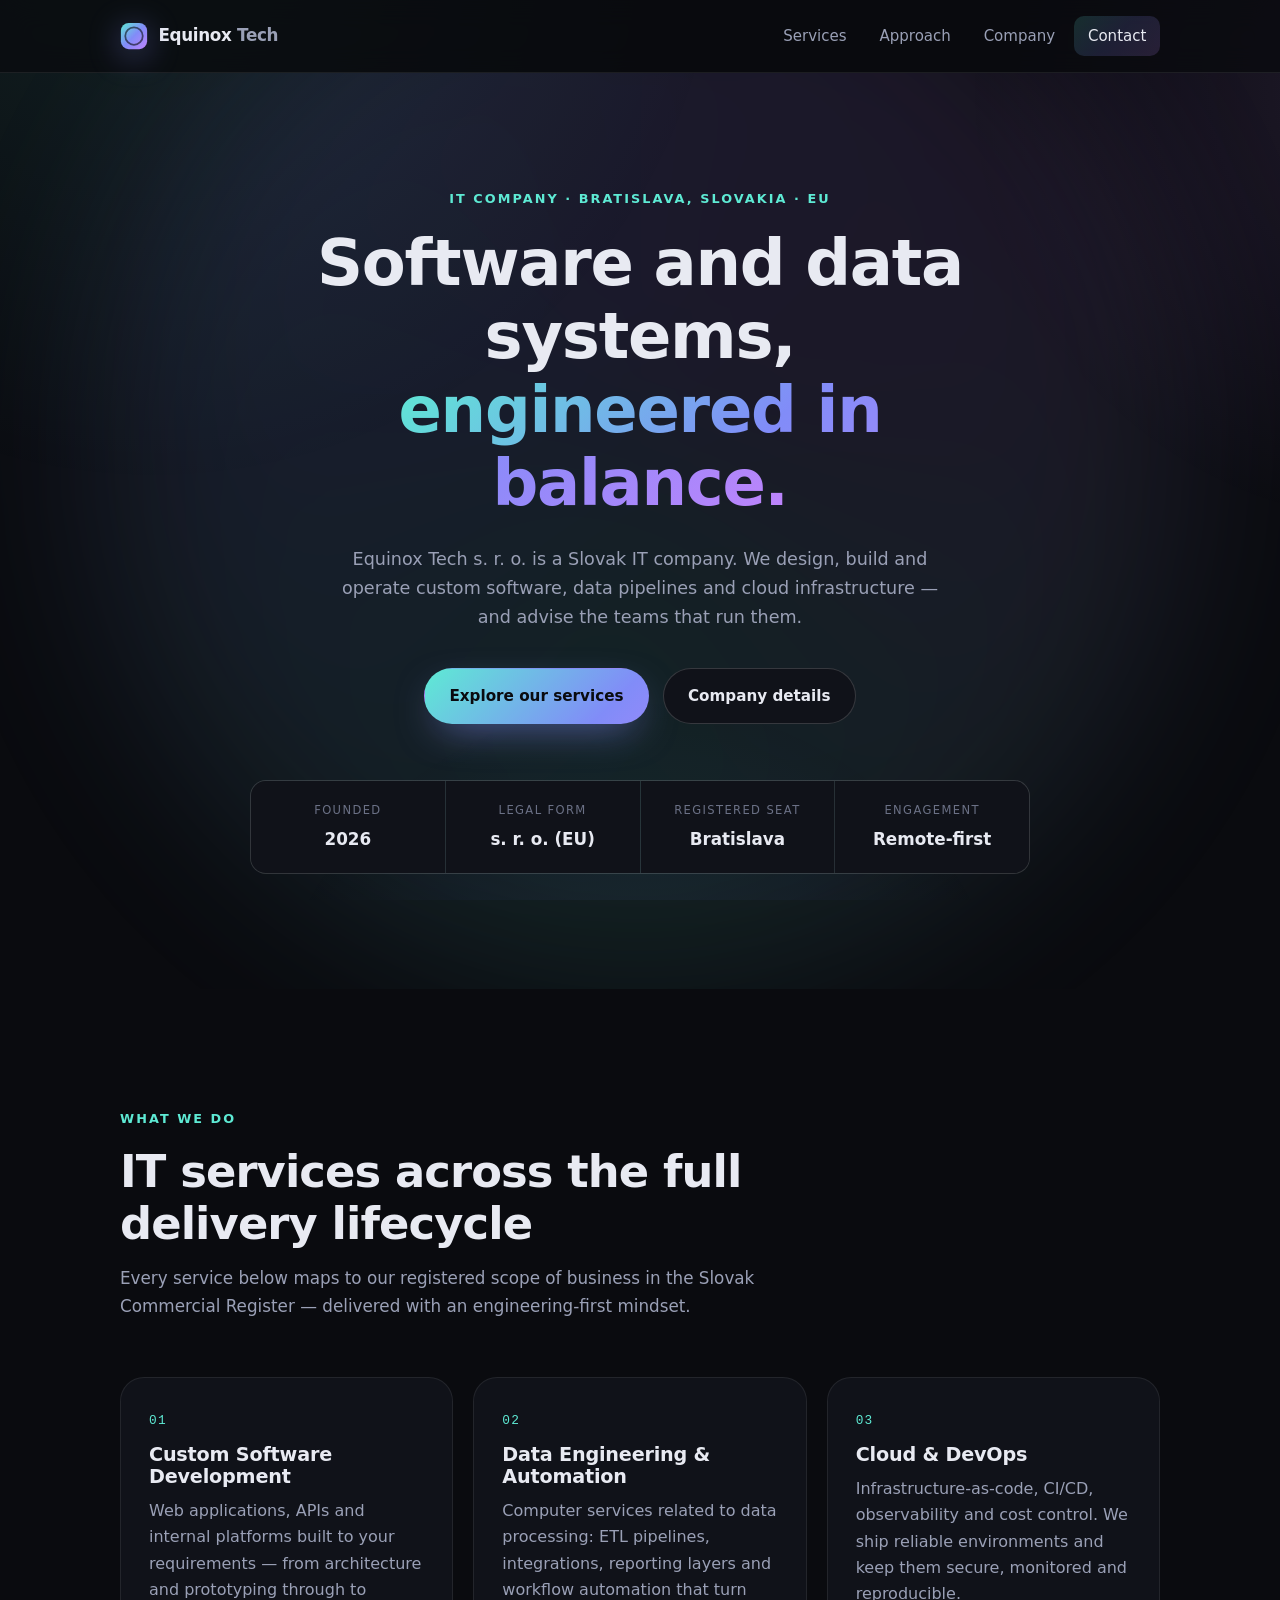
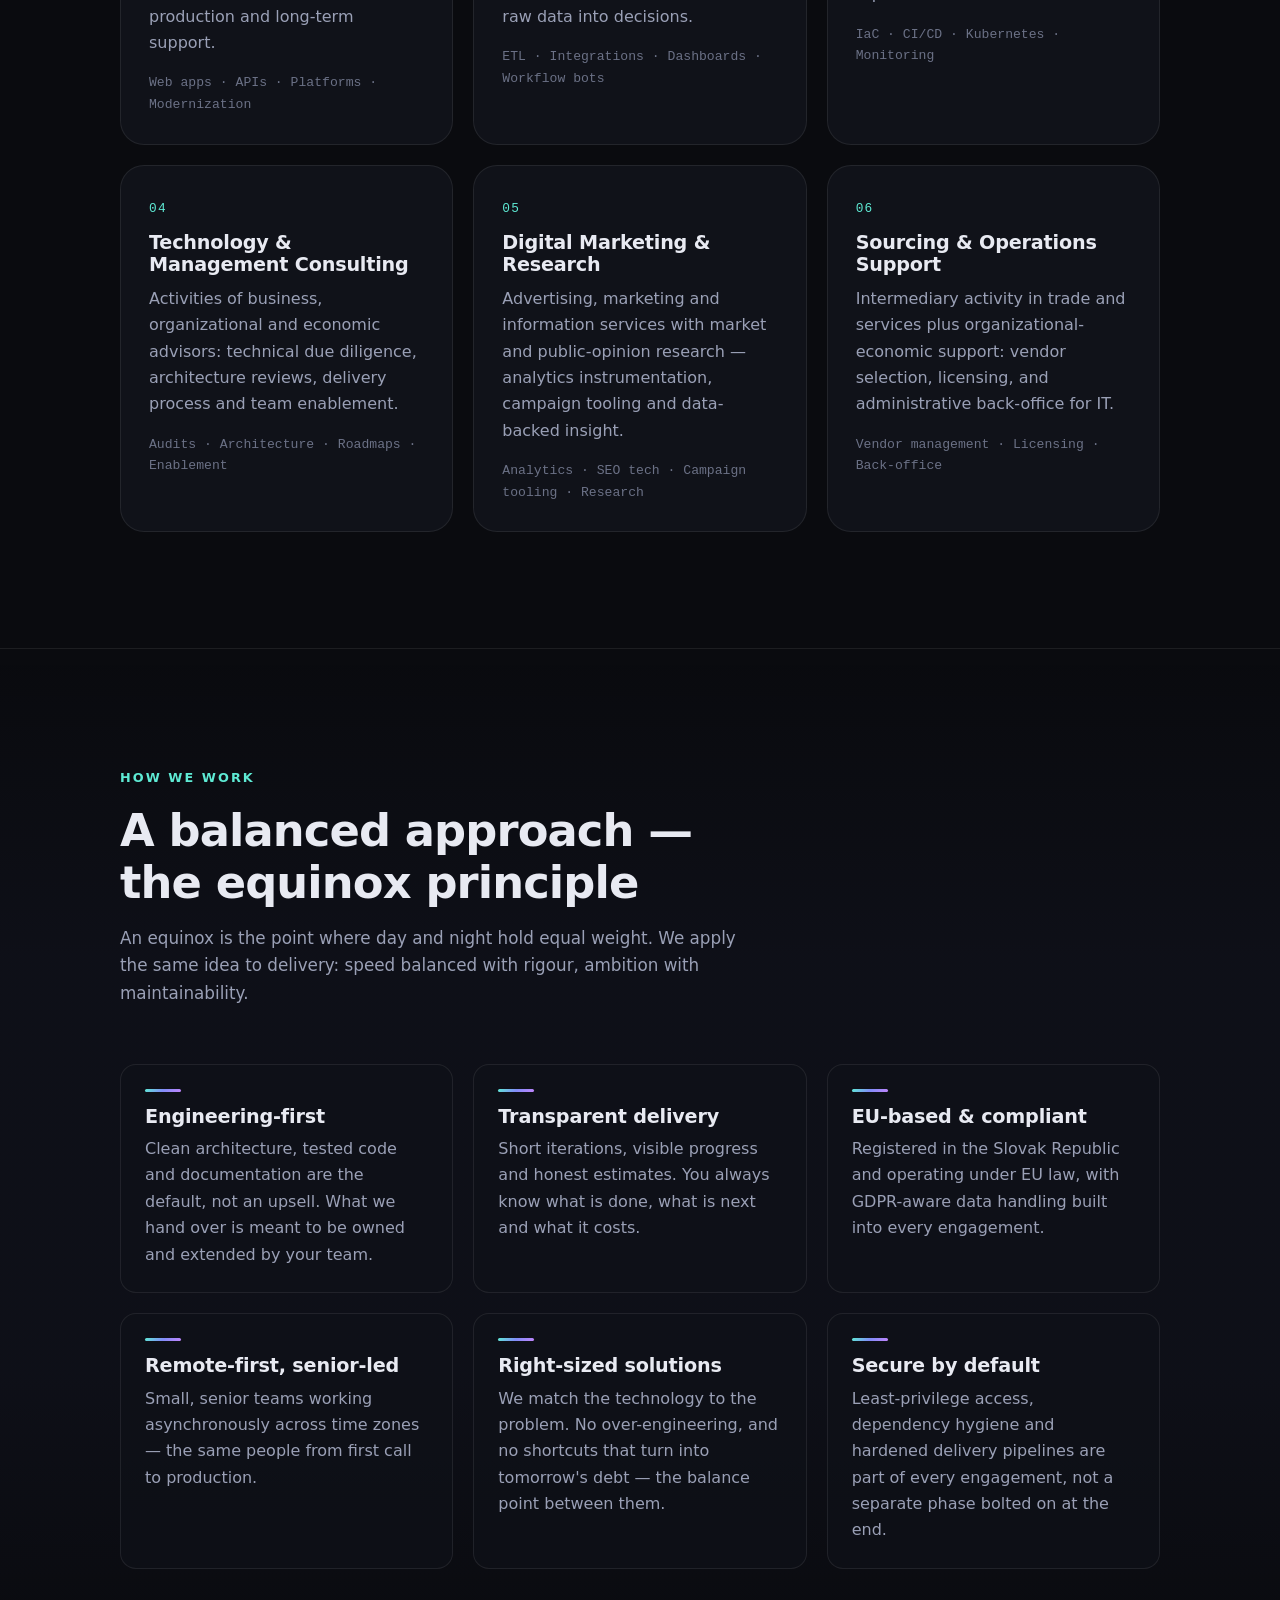
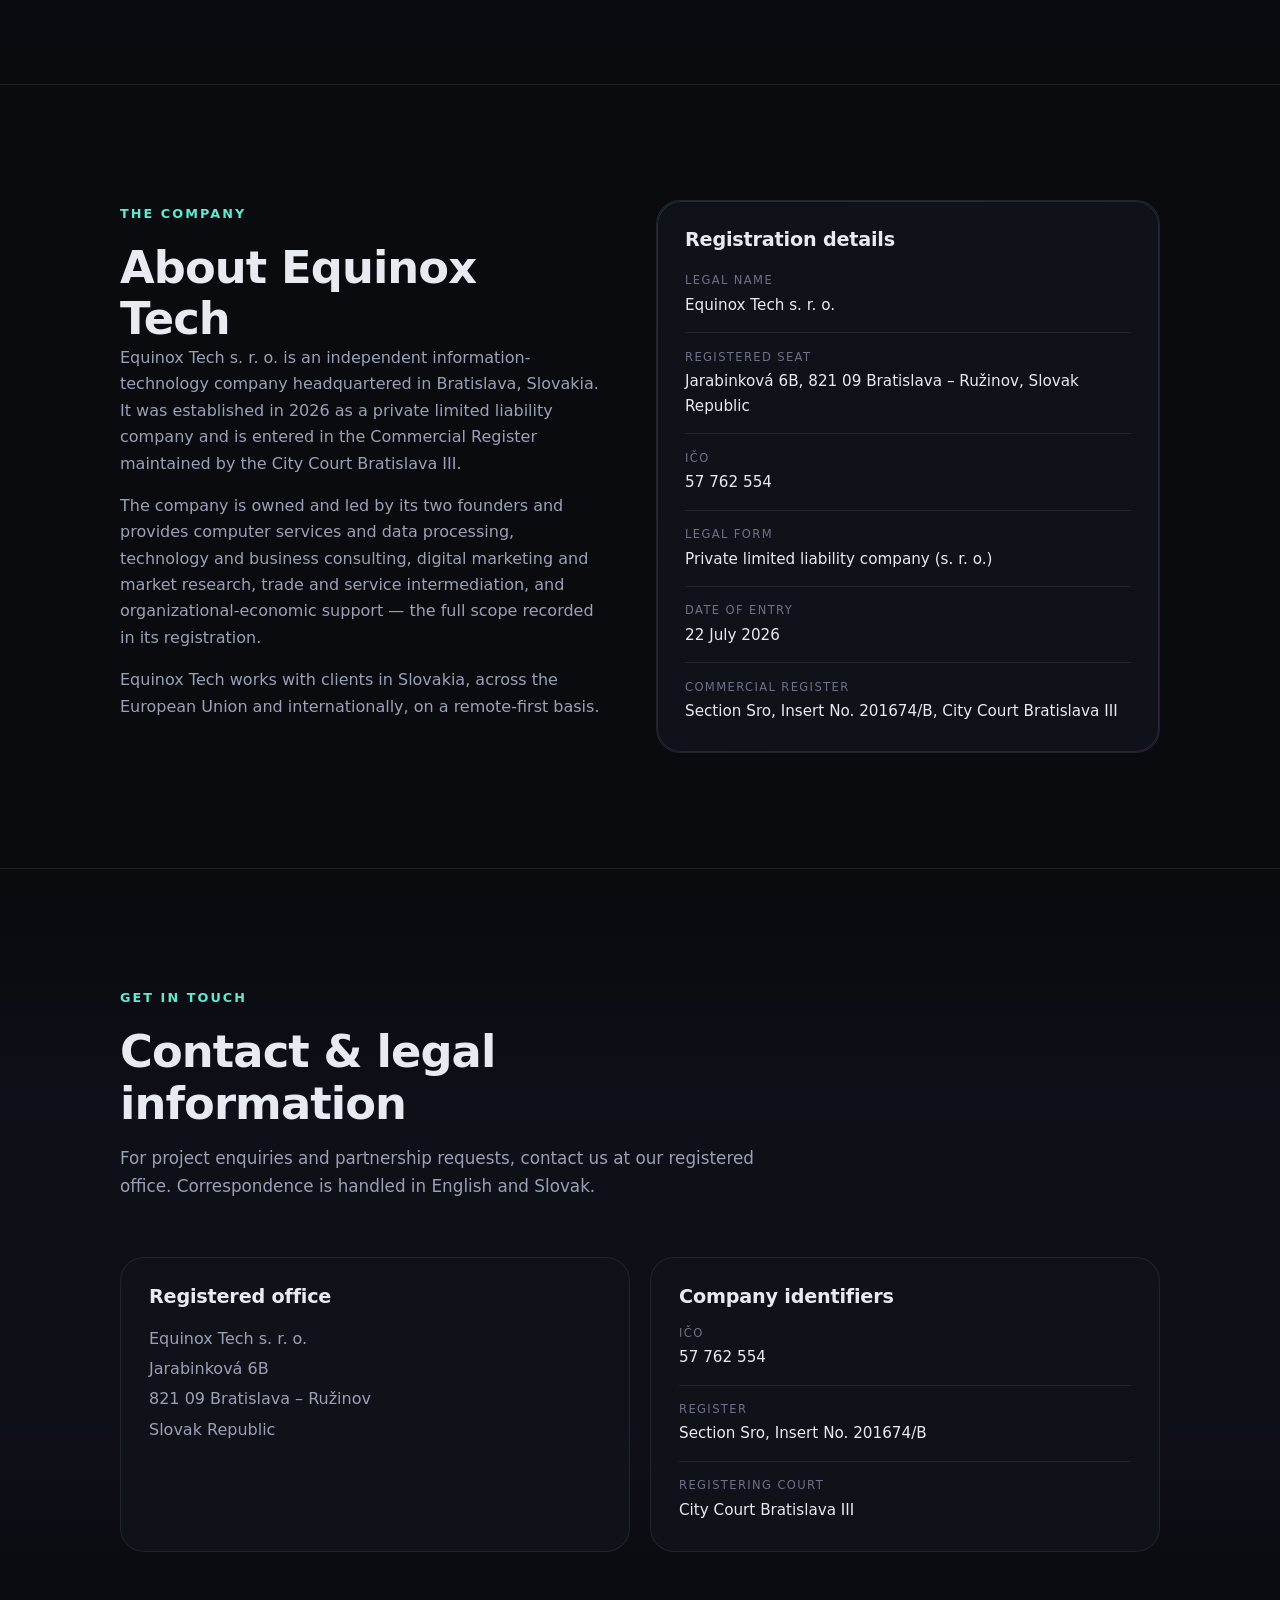
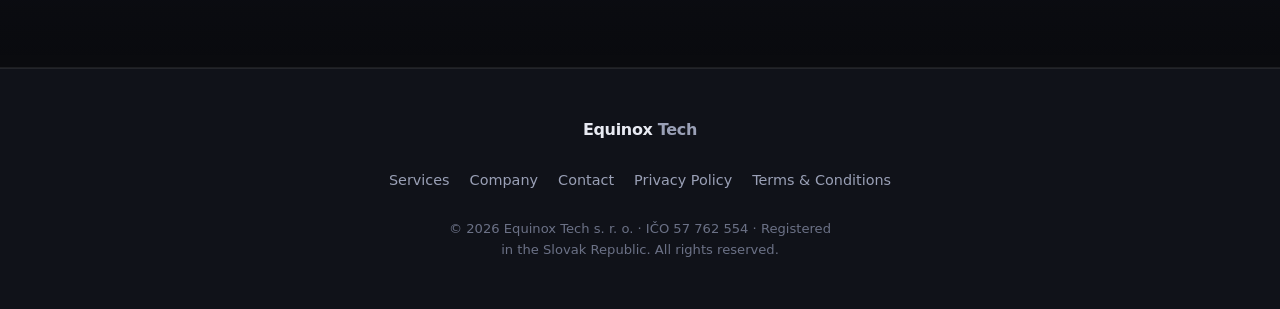
==== index.html @ 74cbd606 "in progress;" ====
<!DOCTYPE html>
<html lang="en">
<head>
  <meta charset="UTF-8" />
  <meta name="viewport" content="width=device-width, initial-scale=1" />

  <title>Equinox Tech — IT Services &amp; Software Engineering Company in Slovakia</title>
  <meta name="description" content="Equinox Tech s. r. o. is a Slovakia-based IT company delivering custom software development, data engineering, cloud &amp; DevOps, and technology consulting for businesses across the EU and worldwide." />
  <meta name="keywords" content="Equinox Tech, IT services, software development, data engineering, cloud, DevOps, technology consulting, Bratislava, Slovakia, IT company" />
  <meta name="author" content="Equinox Tech s. r. o." />
  <meta name="robots" content="index, follow, max-image-preview:large, max-snippet:-1, max-video-preview:-1" />
  <meta name="theme-color" content="#0a0b0f" />
  <meta name="color-scheme" content="dark" />

  <link rel="canonical" href="https://equinox.tech/" />

  <!-- Open Graph -->
  <meta property="og:type" content="website" />
  <meta property="og:site_name" content="Equinox Tech" />
  <meta property="og:title" content="Equinox Tech — IT Services &amp; Software Engineering Company in Slovakia" />
  <meta property="og:description" content="Slovakia-based IT company delivering custom software development, data engineering, cloud &amp; DevOps, and technology consulting for businesses across the EU and worldwide." />
  <meta property="og:url" content="https://equinox.tech/" />
  <meta property="og:locale" content="en_US" />
  <meta property="og:image" content="https://equinox.tech/assets/og-image.svg" />
  <meta property="og:image:type" content="image/svg+xml" />
  <meta property="og:image:width" content="1200" />
  <meta property="og:image:height" content="630" />
  <meta property="og:image:alt" content="Equinox Tech — IT services and software engineering" />

  <!-- Twitter -->
  <meta name="twitter:card" content="summary_large_image" />
  <meta name="twitter:title" content="Equinox Tech — IT Services &amp; Software Engineering Company in Slovakia" />
  <meta name="twitter:description" content="Slovakia-based IT company delivering custom software development, data engineering, cloud &amp; DevOps, and technology consulting." />
  <meta name="twitter:image" content="https://equinox.tech/assets/og-image.svg" />
  <meta name="twitter:image:alt" content="Equinox Tech — IT services and software engineering" />

  <link rel="icon" href="assets/favicon.svg" type="image/svg+xml" />
  <link rel="apple-touch-icon" href="assets/favicon.svg" />
  <link rel="manifest" href="site.webmanifest" />

  <link rel="preload" href="assets/css/styles.css" as="style" />
  <link rel="stylesheet" href="assets/css/styles.css" />

  <script type="application/ld+json">
  {
    "@context": "https://schema.org",
    "@type": "Organization",
    "@id": "https://equinox.tech/#organization",
    "name": "Equinox Tech",
    "legalName": "Equinox Tech s. r. o.",
    "url": "https://equinox.tech/",
    "logo": "https://equinox.tech/assets/favicon.svg",
    "image": "https://equinox.tech/assets/og-image.svg",
    "description": "Slovakia-based IT company delivering custom software development, data engineering, cloud & DevOps, and technology consulting for businesses across the EU and worldwide.",
    "foundingDate": "2026-07-22",
    "slogan": "Engineering in balance.",
    "email": null,
    "address": {
      "@type": "PostalAddress",
      "streetAddress": "Jarabinková 6B",
      "addressLocality": "Bratislava – Ružinov",
      "postalCode": "821 09",
      "addressRegion": "Bratislavský kraj",
      "addressCountry": "SK"
    },
    "areaServed": ["SK", "EU", "Worldwide"],
    "knowsLanguage": ["en", "sk"],
    "knowsAbout": [
      "Software Development",
      "Web Application Development",
      "Data Processing and Automation",
      "Cloud Infrastructure",
      "DevOps",
      "Technology Consulting",
      "Digital Marketing and Market Research",
      "IT Services"
    ],
    "identifier": [
      { "@type": "PropertyValue", "name": "IČO", "value": "57762554" },
      { "@type": "PropertyValue", "name": "Commercial Register", "value": "Section Sro, Insert No. 201674/B, City Court Bratislava III" }
    ],
    "founder": [
      { "@type": "Person", "name": "Dmytro Fandieiev" },
      { "@type": "Person", "name": "Iryna Fandieieva" }
    ],
    "sameAs": [
      "https://www.orsr.sk/vypis.asp?lan=en&ID=767964&SID=2&P=1",
      "https://finstat.sk/57762554",
      "https://valida.sk/57762554"
    ]
  }
  </script>
  <script type="application/ld+json">
  {
    "@context": "https://schema.org",
    "@type": "WebSite",
    "@id": "https://equinox.tech/#website",
    "url": "https://equinox.tech/",
    "name": "Equinox Tech",
    "inLanguage": "en",
    "publisher": { "@id": "https://equinox.tech/#organization" }
  }
  </script>
</head>
<body>
  <a class="skip-link" href="#main">Skip to content</a>

  <header class="site-header">
    <div class="container header-inner">
      <a class="brand" href="#top" aria-label="Equinox Tech — home">
        <span class="brand-mark" aria-hidden="true">
          <svg viewBox="0 0 32 32" width="28" height="28" focusable="false">
            <defs>
              <linearGradient id="bg-grad" x1="0" y1="0" x2="1" y2="1">
                <stop offset="0" stop-color="#5eead4" />
                <stop offset="0.5" stop-color="#818cf8" />
                <stop offset="1" stop-color="#c084fc" />
              </linearGradient>
            </defs>
            <rect x="1" y="1" width="30" height="30" rx="9" fill="url(#bg-grad)" />
            <path d="M16 6a10 10 0 0 0 0 20 10 10 0 0 1 0-20Z" fill="#0a0b0f" opacity="0.85" />
            <circle cx="16" cy="16" r="10" fill="none" stroke="#0a0b0f" stroke-width="2" opacity="0.6" />
          </svg>
        </span>
        <span class="brand-name">Equinox<span class="brand-name-accent"> Tech</span></span>
      </a>

      <nav class="site-nav" aria-label="Primary">
        <button class="nav-toggle" aria-expanded="false" aria-controls="nav-list">
          <span class="nav-toggle-bar" aria-hidden="true"></span>
          <span class="sr-only">Toggle navigation</span>
        </button>
        <ul class="nav-list" id="nav-list">
          <li><a href="#services">Services</a></li>
          <li><a href="#approach">Approach</a></li>
          <li><a href="#about">Company</a></li>
          <li><a href="#contact">Contact</a></li>
        </ul>
      </nav>
    </div>
  </header>

  <main id="main">
    <!-- Hero -->
    <section class="hero" aria-labelledby="hero-title">
      <div class="hero-glow" aria-hidden="true"></div>
      <div class="container hero-inner">
        <p class="eyebrow reveal">IT company · Bratislava, Slovakia · EU</p>
        <h1 id="hero-title" class="reveal">
          Software and data systems,<br />
          <span class="gradient-text">engineered in balance.</span>
        </h1>
        <p class="hero-lead reveal">
          Equinox Tech s. r. o. is a Slovak IT company. We design, build and operate custom
          software, data pipelines and cloud infrastructure — and advise the teams that run them.
        </p>
        <div class="hero-actions reveal">
          <a class="btn btn-primary" href="#services">Explore our services</a>
          <a class="btn btn-ghost" href="#about">Company details</a>
        </div>
        <dl class="hero-stats reveal">
          <div>
            <dt>Founded</dt>
            <dd>2026</dd>
          </div>
          <div>
            <dt>Legal form</dt>
            <dd>s. r. o. (EU)</dd>
          </div>
          <div>
            <dt>Registered seat</dt>
            <dd>Bratislava</dd>
          </div>
          <div>
            <dt>Engagement</dt>
            <dd>Remote-first</dd>
          </div>
        </dl>
      </div>
    </section>

    <!-- Services -->
    <section id="services" class="section" aria-labelledby="services-title">
      <div class="container">
        <header class="section-head reveal">
          <p class="eyebrow">What we do</p>
          <h2 id="services-title">IT services across the full delivery lifecycle</h2>
          <p class="section-sub">
            Every service below maps to our registered scope of business in the Slovak
            Commercial Register — delivered with an engineering-first mindset.
          </p>
        </header>

        <ul class="card-grid" role="list">
          <li class="card reveal">
            <span class="card-index" aria-hidden="true">01</span>
            <h3>Custom Software Development</h3>
            <p>
              Web applications, APIs and internal platforms built to your requirements —
              from architecture and prototyping through to production and long-term support.
            </p>
            <p class="card-tags">Web apps · APIs · Platforms · Modernization</p>
          </li>
          <li class="card reveal">
            <span class="card-index" aria-hidden="true">02</span>
            <h3>Data Engineering &amp; Automation</h3>
            <p>
              Computer services related to data processing: ETL pipelines, integrations,
              reporting layers and workflow automation that turn raw data into decisions.
            </p>
            <p class="card-tags">ETL · Integrations · Dashboards · Workflow bots</p>
          </li>
          <li class="card reveal">
            <span class="card-index" aria-hidden="true">03</span>
            <h3>Cloud &amp; DevOps</h3>
            <p>
              Infrastructure-as-code, CI/CD, observability and cost control. We ship
              reliable environments and keep them secure, monitored and reproducible.
            </p>
            <p class="card-tags">IaC · CI/CD · Kubernetes · Monitoring</p>
          </li>
          <li class="card reveal">
            <span class="card-index" aria-hidden="true">04</span>
            <h3>Technology &amp; Management Consulting</h3>
            <p>
              Activities of business, organizational and economic advisors: technical due
              diligence, architecture reviews, delivery process and team enablement.
            </p>
            <p class="card-tags">Audits · Architecture · Roadmaps · Enablement</p>
          </li>
          <li class="card reveal">
            <span class="card-index" aria-hidden="true">05</span>
            <h3>Digital Marketing &amp; Research</h3>
            <p>
              Advertising, marketing and information services with market and public-opinion
              research — analytics instrumentation, campaign tooling and data-backed insight.
            </p>
            <p class="card-tags">Analytics · SEO tech · Campaign tooling · Research</p>
          </li>
          <li class="card reveal">
            <span class="card-index" aria-hidden="true">06</span>
            <h3>Sourcing &amp; Operations Support</h3>
            <p>
              Intermediary activity in trade and services plus organizational-economic
              support: vendor selection, licensing, and administrative back-office for IT.
            </p>
            <p class="card-tags">Vendor management · Licensing · Back-office</p>
          </li>
        </ul>
      </div>
    </section>

    <!-- Approach -->
    <section id="approach" class="section section-alt" aria-labelledby="approach-title">
      <div class="container">
        <header class="section-head reveal">
          <p class="eyebrow">How we work</p>
          <h2 id="approach-title">A balanced approach — the equinox principle</h2>
          <p class="section-sub">
            An equinox is the point where day and night hold equal weight. We apply the
            same idea to delivery: speed balanced with rigour, ambition with maintainability.
          </p>
        </header>

        <div class="feature-grid">
          <article class="feature reveal">
            <h3>Engineering-first</h3>
            <p>
              Clean architecture, tested code and documentation are the default, not an
              upsell. What we hand over is meant to be owned and extended by your team.
            </p>
          </article>
          <article class="feature reveal">
            <h3>Transparent delivery</h3>
            <p>
              Short iterations, visible progress and honest estimates. You always know
              what is done, what is next and what it costs.
            </p>
          </article>
          <article class="feature reveal">
            <h3>EU-based &amp; compliant</h3>
            <p>
              Registered in the Slovak Republic and operating under EU law, with
              GDPR-aware data handling built into every engagement.
            </p>
          </article>
          <article class="feature reveal">
            <h3>Remote-first, senior-led</h3>
            <p>
              Small, senior teams working asynchronously across time zones — the same
              people from first call to production.
            </p>
          </article>
          <article class="feature reveal">
            <h3>Right-sized solutions</h3>
            <p>
              We match the technology to the problem. No over-engineering, and no
              shortcuts that turn into tomorrow's debt — the balance point between them.
            </p>
          </article>
          <article class="feature reveal">
            <h3>Secure by default</h3>
            <p>
              Least-privilege access, dependency hygiene and hardened delivery pipelines
              are part of every engagement, not a separate phase bolted on at the end.
            </p>
          </article>
        </div>
      </div>
    </section>

    <!-- About / Company -->
    <section id="about" class="section" aria-labelledby="about-title">
      <div class="container about-layout">
        <div class="about-copy reveal">
          <p class="eyebrow">The company</p>
          <h2 id="about-title">About Equinox Tech</h2>
          <p>
            Equinox Tech s. r. o. is an independent information-technology company
            headquartered in Bratislava, Slovakia. It was established in 2026 as a
            private limited liability company and is entered in the Commercial Register
            maintained by the City Court Bratislava III.
          </p>
          <p>
            The company is owned and led by its two founders and provides computer
            services and data processing, technology and business consulting, digital
            marketing and market research, trade and service intermediation, and
            organizational-economic support — the full scope recorded in its
            registration.
          </p>
          <p>
            Equinox Tech works with clients in Slovakia, across the European Union and
            internationally, on a remote-first basis.
          </p>
        </div>

        <aside class="about-facts reveal" aria-label="Company registration details">
          <h3>Registration details</h3>
          <dl class="facts">
            <div><dt>Legal name</dt><dd>Equinox Tech s. r. o.</dd></div>
            <div><dt>Registered seat</dt><dd>Jarabinková 6B, 821 09 Bratislava – Ružinov, Slovak Republic</dd></div>
            <div><dt>IČO</dt><dd>57&nbsp;762&nbsp;554</dd></div>
            <div><dt>Legal form</dt><dd>Private limited liability company (s. r. o.)</dd></div>
            <div><dt>Date of entry</dt><dd>22 July 2026</dd></div>
            <div><dt>Commercial Register</dt><dd>Section Sro, Insert No. 201674/B, City Court Bratislava III</dd></div>
          </dl>
        </aside>
      </div>
    </section>

    <!-- Contact -->
    <section id="contact" class="section section-alt" aria-labelledby="contact-title">
      <div class="container">
        <header class="section-head reveal">
          <p class="eyebrow">Get in touch</p>
          <h2 id="contact-title">Contact &amp; legal information</h2>
          <p class="section-sub">
            For project enquiries and partnership requests, contact us at our registered
            office. Correspondence is handled in English and Slovak.
          </p>
        </header>

        <div class="contact-grid">
          <div class="contact-card reveal">
            <h3>Registered office</h3>
            <address>
              Equinox Tech s. r. o.<br />
              Jarabinková 6B<br />
              821 09 Bratislava – Ružinov<br />
              Slovak Republic
            </address>
          </div>
          <div class="contact-card reveal">
            <h3>Company identifiers</h3>
            <dl class="facts">
              <div><dt>IČO</dt><dd>57&nbsp;762&nbsp;554</dd></div>
              <div><dt>Register</dt><dd>Section Sro, Insert No. 201674/B</dd></div>
              <div><dt>Registering court</dt><dd>City Court Bratislava III</dd></div>
            </dl>
          </div>
        </div>
      </div>
    </section>
  </main>

  <footer class="site-footer">
    <div class="container footer-inner">
      <p class="footer-brand">Equinox<span class="brand-name-accent"> Tech</span></p>
      <nav aria-label="Footer">
        <ul class="footer-nav">
          <li><a href="#services">Services</a></li>
          <li><a href="#about">Company</a></li>
          <li><a href="#contact">Contact</a></li>
          <li><a href="privacy-policy.html">Privacy Policy</a></li>
          <li><a href="terms-and-conditions.html">Terms &amp; Conditions</a></li>
        </ul>
      </nav>
      <p class="footer-legal">
        © <span id="year">2026</span> Equinox Tech s. r. o. · IČO 57&nbsp;762&nbsp;554 ·
        Registered in the Slovak Republic. All rights reserved.
      </p>
    </div>
  </footer>

  <script src="assets/js/main.js" defer></script>
</body>
</html>
---- assets/css/styles.css ----
/* =============================================================
   Equinox Tech — single dark theme, gradient-forward design
   Pure CSS, no frameworks.
   ============================================================= */

:root {
  /* Surfaces */
  --bg: #0a0b0f;
  --bg-elev: #101219;
  --bg-elev-2: #161925;
  --border: rgba(255, 255, 255, 0.08);
  --border-strong: rgba(255, 255, 255, 0.16);

  /* Text */
  --text: #e8eaf2;
  --text-muted: #9aa0b6;
  --text-faint: #6b7186;

  /* Accent (single theme) */
  --accent-1: #5eead4; /* teal   */
  --accent-2: #818cf8; /* indigo */
  --accent-3: #c084fc; /* violet */
  --accent-solid: #818cf8;

  --gradient: linear-gradient(135deg, var(--accent-1) 0%, var(--accent-2) 50%, var(--accent-3) 100%);
  --gradient-soft: linear-gradient(135deg, rgba(94, 234, 212, 0.16), rgba(129, 140, 248, 0.16) 50%, rgba(192, 132, 252, 0.16));

  /* Layout */
  --container: 1120px;
  --radius: 16px;
  --radius-lg: 24px;
  --space: clamp(4rem, 9vw, 7.5rem);

  --shadow: 0 24px 60px -24px rgba(0, 0, 0, 0.7);
  --ring: 0 0 0 3px rgba(129, 140, 248, 0.45);

  --font-sans: ui-sans-serif, system-ui, -apple-system, "Segoe UI", Roboto, Helvetica, Arial, "Apple Color Emoji", sans-serif;
  --font-mono: ui-monospace, SFMono-Regular, "SF Mono", Menlo, Consolas, "Liberation Mono", monospace;
}

*,
*::before,
*::after {
  box-sizing: border-box;
}

* {
  margin: 0;
}

html {
  scroll-behavior: smooth;
  scroll-padding-top: 6rem;
  -webkit-text-size-adjust: 100%;
}

body {
  background-color: var(--bg);
  color: var(--text);
  font-family: var(--font-sans);
  font-size: 1rem;
  line-height: 1.65;
  -webkit-font-smoothing: antialiased;
  text-rendering: optimizeLegibility;
  overflow-x: hidden;
}

/* Ambient background wash */
body::before {
  content: "";
  position: fixed;
  inset: 0;
  z-index: -1;
  background:
    radial-gradient(60rem 60rem at 12% -10%, rgba(94, 234, 212, 0.10), transparent 60%),
    radial-gradient(50rem 50rem at 110% 10%, rgba(192, 132, 252, 0.12), transparent 55%),
    radial-gradient(40rem 40rem at 50% 120%, rgba(129, 140, 248, 0.10), transparent 60%);
  pointer-events: none;
}

img,
svg {
  display: block;
  max-width: 100%;
}

a {
  color: inherit;
  text-decoration: none;
}

h1,
h2,
h3 {
  line-height: 1.15;
  letter-spacing: -0.02em;
  font-weight: 650;
}

h1 {
  font-size: clamp(2.4rem, 6vw, 4rem);
}

h2 {
  font-size: clamp(1.9rem, 4vw, 2.8rem);
}

h3 {
  font-size: 1.2rem;
  letter-spacing: -0.01em;
}

p {
  color: var(--text-muted);
}

/* ---------- Utilities ---------- */

.container {
  width: 100%;
  max-width: var(--container);
  margin-inline: auto;
  padding-inline: clamp(1.25rem, 5vw, 2.5rem);
}

.gradient-text {
  background: var(--gradient);
  -webkit-background-clip: text;
  background-clip: text;
  color: transparent;
}

.eyebrow {
  display: inline-block;
  font-size: 0.8rem;
  font-weight: 600;
  letter-spacing: 0.16em;
  text-transform: uppercase;
  color: var(--accent-1);
  margin-bottom: 1.1rem;
}

.sr-only {
  position: absolute;
  width: 1px;
  height: 1px;
  padding: 0;
  overflow: hidden;
  clip: rect(0 0 0 0);
  white-space: nowrap;
  border: 0;
}

.skip-link {
  position: absolute;
  left: 1rem;
  top: -3rem;
  z-index: 100;
  padding: 0.6rem 1rem;
  border-radius: 10px;
  background: var(--bg-elev-2);
  border: 1px solid var(--border-strong);
  transition: top 0.2s ease;
}

.skip-link:focus {
  top: 1rem;
}

:focus-visible {
  outline: none;
  box-shadow: var(--ring);
  border-radius: 6px;
}

/* ---------- Header ---------- */

.site-header {
  position: sticky;
  top: 0;
  z-index: 50;
  backdrop-filter: blur(14px);
  -webkit-backdrop-filter: blur(14px);
  background: color-mix(in srgb, var(--bg) 78%, transparent);
  border-bottom: 1px solid var(--border);
}

.header-inner {
  display: flex;
  align-items: center;
  justify-content: space-between;
  gap: 1.5rem;
  min-height: 4.5rem;
}

.brand {
  display: inline-flex;
  align-items: center;
  gap: 0.65rem;
  font-weight: 650;
  letter-spacing: -0.02em;
  font-size: 1.05rem;
}

.brand-mark {
  display: grid;
  place-items: center;
  filter: drop-shadow(0 6px 16px rgba(129, 140, 248, 0.4));
}

.brand-name-accent {
  color: var(--text-muted);
}

.site-nav {
  display: flex;
  align-items: center;
}

.nav-list {
  display: flex;
  align-items: center;
  gap: 0.35rem;
  list-style: none;
  padding: 0;
}

.nav-list a {
  display: inline-block;
  padding: 0.5rem 0.85rem;
  border-radius: 10px;
  font-size: 0.94rem;
  color: var(--text-muted);
  transition: color 0.15s ease, background 0.15s ease;
}

.nav-list a:hover,
.nav-list a.is-active {
  color: var(--text);
  background: var(--gradient-soft);
}

.nav-toggle {
  display: none;
  width: 2.75rem;
  height: 2.75rem;
  border: 1px solid var(--border-strong);
  border-radius: 12px;
  background: var(--bg-elev);
  cursor: pointer;
  position: relative;
}

.nav-toggle-bar,
.nav-toggle-bar::before,
.nav-toggle-bar::after {
  content: "";
  position: absolute;
  left: 50%;
  width: 1.1rem;
  height: 2px;
  background: var(--text);
  transform: translateX(-50%);
  transition: transform 0.2s ease, opacity 0.2s ease;
}

.nav-toggle-bar {
  top: 50%;
  transform: translate(-50%, -50%);
}

.nav-toggle-bar::before {
  top: -6px;
}

.nav-toggle-bar::after {
  top: 6px;
}

.nav-toggle[aria-expanded="true"] .nav-toggle-bar {
  background: transparent;
}

.nav-toggle[aria-expanded="true"] .nav-toggle-bar::before {
  transform: translateX(-50%) translateY(6px) rotate(45deg);
}

.nav-toggle[aria-expanded="true"] .nav-toggle-bar::after {
  transform: translateX(-50%) translateY(-6px) rotate(-45deg);
}

/* ---------- Buttons ---------- */

.btn {
  display: inline-flex;
  align-items: center;
  justify-content: center;
  gap: 0.5rem;
  padding: 0.9rem 1.5rem;
  border-radius: 999px;
  font-weight: 600;
  font-size: 0.95rem;
  border: 1px solid transparent;
  cursor: pointer;
  transition: transform 0.15s ease, box-shadow 0.2s ease, background 0.2s ease, border-color 0.2s ease;
}

.btn:active {
  transform: translateY(1px);
}

.btn-primary {
  color: #0a0b0f;
  background: var(--gradient);
  background-size: 160% 160%;
  box-shadow: 0 14px 40px -14px rgba(129, 140, 248, 0.7);
}

.btn-primary:hover {
  background-position: 100% 0;
  box-shadow: 0 18px 46px -14px rgba(192, 132, 252, 0.75);
}

.btn-ghost {
  color: var(--text);
  border-color: var(--border-strong);
  background: var(--bg-elev);
}

.btn-ghost:hover {
  border-color: var(--accent-2);
  background: var(--bg-elev-2);
}

/* ---------- Hero ---------- */

.hero {
  position: relative;
  padding-top: clamp(4rem, 10vw, 7rem);
  padding-bottom: var(--space);
  overflow: hidden;
}

.hero-glow {
  position: absolute;
  top: -20%;
  left: 50%;
  width: min(1100px, 120vw);
  aspect-ratio: 1;
  transform: translateX(-50%);
  background: conic-gradient(from 180deg at 50% 50%, rgba(94, 234, 212, 0.18), rgba(129, 140, 248, 0.22), rgba(192, 132, 252, 0.18), rgba(94, 234, 212, 0.18));
  filter: blur(90px);
  opacity: 0.6;
  border-radius: 50%;
  pointer-events: none;
  animation: drift 18s ease-in-out infinite alternate;
}

@keyframes drift {
  from {
    transform: translateX(-52%) translateY(-2%) scale(1);
  }
  to {
    transform: translateX(-48%) translateY(3%) scale(1.08);
  }
}

.hero-inner {
  position: relative;
  text-align: center;
  max-width: 860px;
}

.hero-lead {
  margin: 1.5rem auto 0;
  max-width: 620px;
  font-size: 1.1rem;
  color: var(--text-muted);
}

.hero-actions {
  margin-top: 2.25rem;
  display: flex;
  gap: 0.9rem;
  justify-content: center;
  flex-wrap: wrap;
}

.hero-stats {
  margin-top: 3.5rem;
  display: grid;
  grid-template-columns: repeat(4, 1fr);
  gap: 1px;
  background: var(--border);
  border: 1px solid var(--border);
  border-radius: var(--radius);
  overflow: hidden;
}

.hero-stats > div {
  background: var(--bg-elev);
  padding: 1.25rem 1rem;
}

.hero-stats dt {
  font-size: 0.72rem;
  letter-spacing: 0.12em;
  text-transform: uppercase;
  color: var(--text-faint);
}

.hero-stats dd {
  margin-top: 0.35rem;
  font-weight: 650;
  font-size: 1.05rem;
  color: var(--text);
}

/* ---------- Sections ---------- */

.section {
  padding-block: var(--space);
}

.section-alt {
  background: linear-gradient(180deg, transparent, rgba(129, 140, 248, 0.04) 30%, rgba(129, 140, 248, 0.04) 70%, transparent);
  border-block: 1px solid var(--border);
}

.section-head {
  max-width: 640px;
  margin-bottom: 3.5rem;
}

.section-sub {
  margin-top: 1rem;
  font-size: 1.05rem;
}

/* ---------- Cards ---------- */

.card-grid {
  list-style: none;
  padding: 0;
  display: grid;
  grid-template-columns: repeat(auto-fit, minmax(300px, 1fr));
  gap: 1.25rem;
}

.card {
  position: relative;
  padding: 1.75rem;
  border-radius: var(--radius-lg);
  background: var(--bg-elev);
  border: 1px solid var(--border);
  overflow: hidden;
  transition: transform 0.2s ease, border-color 0.2s ease, background 0.2s ease;
}

.card::before {
  content: "";
  position: absolute;
  inset: 0;
  border-radius: inherit;
  padding: 1px;
  background: var(--gradient);
  -webkit-mask: linear-gradient(#000 0 0) content-box, linear-gradient(#000 0 0);
  -webkit-mask-composite: xor;
  mask-composite: exclude;
  opacity: 0;
  transition: opacity 0.2s ease;
  pointer-events: none;
}

.card:hover {
  transform: translateY(-4px);
  background: var(--bg-elev-2);
}

.card:hover::before {
  opacity: 1;
}

.card-index {
  font-family: var(--font-mono);
  font-size: 0.8rem;
  color: var(--accent-1);
  letter-spacing: 0.1em;
}

.card h3 {
  margin: 0.75rem 0 0.6rem;
}

.card-tags {
  margin-top: 1rem;
  font-size: 0.82rem;
  color: var(--text-faint);
  font-family: var(--font-mono);
}

/* ---------- Feature grid ---------- */

.feature-grid {
  display: grid;
  grid-template-columns: repeat(auto-fit, minmax(260px, 1fr));
  gap: 1.25rem;
}

.feature {
  padding: 1.5rem;
  border-radius: var(--radius);
  border: 1px solid var(--border);
  background: color-mix(in srgb, var(--bg-elev) 70%, transparent);
}

.feature h3 {
  margin-bottom: 0.5rem;
}

.feature h3::before {
  content: "";
  display: block;
  width: 2.25rem;
  height: 3px;
  border-radius: 3px;
  background: var(--gradient);
  margin-bottom: 0.9rem;
}

/* ---------- About ---------- */

.about-layout {
  display: grid;
  grid-template-columns: minmax(0, 1fr) minmax(360px, 1.05fr);
  gap: clamp(2rem, 5vw, 3.5rem);
  align-items: start;
}

.about-copy p + p {
  margin-top: 1rem;
}

.about-facts {
  padding: 1.75rem;
  border-radius: var(--radius-lg);
  background: var(--bg-elev);
  border: 1px solid var(--border);
  position: relative;
}

.about-facts::after {
  content: "";
  position: absolute;
  inset: 0;
  border-radius: inherit;
  padding: 1px;
  background: var(--gradient-soft);
  -webkit-mask: linear-gradient(#000 0 0) content-box, linear-gradient(#000 0 0);
  -webkit-mask-composite: xor;
  mask-composite: exclude;
  pointer-events: none;
}

.about-facts h3 {
  margin-bottom: 1.25rem;
}

.facts {
  display: grid;
  gap: 0.9rem;
}

.facts > div {
  display: grid;
  gap: 0.15rem;
  padding-bottom: 0.9rem;
  border-bottom: 1px solid var(--border);
}

.facts > div:last-child {
  border-bottom: 0;
  padding-bottom: 0;
}

.facts dt {
  font-size: 0.72rem;
  letter-spacing: 0.12em;
  text-transform: uppercase;
  color: var(--text-faint);
}

.facts dd {
  color: var(--text);
  font-size: 0.95rem;
  overflow-wrap: break-word;
}

/* ---------- Contact ---------- */

.contact-grid {
  display: grid;
  grid-template-columns: repeat(auto-fit, minmax(280px, 1fr));
  gap: 1.25rem;
}

.contact-card {
  padding: 1.75rem;
  border-radius: var(--radius-lg);
  background: var(--bg-elev);
  border: 1px solid var(--border);
}

.contact-card h3 {
  margin-bottom: 1rem;
}

.contact-card address {
  font-style: normal;
  color: var(--text-muted);
  line-height: 1.9;
}

/* ---------- Footer ---------- */

.site-footer {
  border-top: 1px solid var(--border);
  padding-block: 3rem;
  background: var(--bg-elev);
}

.footer-inner {
  display: grid;
  gap: 1.5rem;
  justify-items: center;
  text-align: center;
}

.footer-brand {
  font-weight: 650;
  letter-spacing: -0.02em;
  color: var(--text);
}

.footer-nav {
  list-style: none;
  padding: 0;
  display: flex;
  flex-wrap: wrap;
  gap: 1.25rem;
  justify-content: center;
}

.footer-nav a {
  font-size: 0.9rem;
  color: var(--text-muted);
}

.footer-nav a:hover {
  color: var(--text);
}

.footer-legal {
  font-size: 0.82rem;
  color: var(--text-faint);
  max-width: 46ch;
}

/* ---------- Legal pages ---------- */

.legal {
  padding-block: clamp(3rem, 8vw, 6rem);
}

.legal-inner {
  max-width: 760px;
}

.legal h1 {
  font-size: clamp(2rem, 5vw, 3rem);
}

.legal .updated {
  margin-top: 0.75rem;
  font-size: 0.85rem;
  color: var(--text-faint);
  font-family: var(--font-mono);
}

.legal h2 {
  font-size: 1.35rem;
  margin-top: 2.75rem;
  margin-bottom: 0.75rem;
}

.legal h2 + p {
  margin-top: 0;
}

.legal p,
.legal li {
  color: var(--text-muted);
}

.legal p + p {
  margin-top: 1rem;
}

.legal ul {
  margin-top: 1rem;
  padding-left: 1.25rem;
  display: grid;
  gap: 0.5rem;
}

.legal ul + p {
  margin-top: 1rem;
}

.legal a {
  color: var(--accent-1);
  text-decoration: underline;
  text-underline-offset: 3px;
}

.legal .back-link {
  display: inline-block;
  margin-top: 3rem;
  font-size: 0.9rem;
  color: var(--text-muted);
}

/* ---------- Reveal animation ---------- */

.reveal {
  opacity: 0;
  transform: translateY(18px);
  transition: opacity 0.6s ease, transform 0.6s ease;
}

.reveal.is-visible {
  opacity: 1;
  transform: none;
}

/* ---------- Responsive ---------- */

@media (max-width: 860px) {
  .about-layout {
    grid-template-columns: 1fr;
  }

  .hero-stats {
    grid-template-columns: repeat(2, 1fr);
  }

  .nav-toggle {
    display: block;
  }

  .nav-list {
    position: absolute;
    top: calc(100% + 0.5rem);
    right: clamp(1.25rem, 5vw, 2.5rem);
    left: clamp(1.25rem, 5vw, 2.5rem);
    flex-direction: column;
    align-items: stretch;
    gap: 0.25rem;
    padding: 0.75rem;
    border-radius: var(--radius);
    background: var(--bg-elev-2);
    border: 1px solid var(--border-strong);
    box-shadow: var(--shadow);
    display: none;
  }

  .nav-list.is-open {
    display: flex;
  }

  .nav-list a {
    padding: 0.75rem 1rem;
  }
}

@media (max-width: 460px) {
  .hero-stats {
    grid-template-columns: 1fr;
  }
}

@media (prefers-reduced-motion: reduce) {
  html {
    scroll-behavior: auto;
  }

  .hero-glow {
    animation: none;
  }

  .reveal {
    opacity: 1;
    transform: none;
    transition: none;
  }
}
---- assets/css/styles.css ----
/* =============================================================
   Equinox Tech — single dark theme, gradient-forward design
   Pure CSS, no frameworks.
   ============================================================= */

:root {
  /* Surfaces */
  --bg: #0a0b0f;
  --bg-elev: #101219;
  --bg-elev-2: #161925;
  --border: rgba(255, 255, 255, 0.08);
  --border-strong: rgba(255, 255, 255, 0.16);

  /* Text */
  --text: #e8eaf2;
  --text-muted: #9aa0b6;
  --text-faint: #6b7186;

  /* Accent (single theme) */
  --accent-1: #5eead4; /* teal   */
  --accent-2: #818cf8; /* indigo */
  --accent-3: #c084fc; /* violet */
  --accent-solid: #818cf8;

  --gradient: linear-gradient(135deg, var(--accent-1) 0%, var(--accent-2) 50%, var(--accent-3) 100%);
  --gradient-soft: linear-gradient(135deg, rgba(94, 234, 212, 0.16), rgba(129, 140, 248, 0.16) 50%, rgba(192, 132, 252, 0.16));

  /* Layout */
  --container: 1120px;
  --radius: 16px;
  --radius-lg: 24px;
  --space: clamp(4rem, 9vw, 7.5rem);

  --shadow: 0 24px 60px -24px rgba(0, 0, 0, 0.7);
  --ring: 0 0 0 3px rgba(129, 140, 248, 0.45);

  --font-sans: ui-sans-serif, system-ui, -apple-system, "Segoe UI", Roboto, Helvetica, Arial, "Apple Color Emoji", sans-serif;
  --font-mono: ui-monospace, SFMono-Regular, "SF Mono", Menlo, Consolas, "Liberation Mono", monospace;
}

*,
*::before,
*::after {
  box-sizing: border-box;
}

* {
  margin: 0;
}

html {
  scroll-behavior: smooth;
  scroll-padding-top: 6rem;
  -webkit-text-size-adjust: 100%;
}

body {
  background-color: var(--bg);
  color: var(--text);
  font-family: var(--font-sans);
  font-size: 1rem;
  line-height: 1.65;
  -webkit-font-smoothing: antialiased;
  text-rendering: optimizeLegibility;
  overflow-x: hidden;
}

/* Ambient background wash */
body::before {
  content: "";
  position: fixed;
  inset: 0;
  z-index: -1;
  background:
    radial-gradient(60rem 60rem at 12% -10%, rgba(94, 234, 212, 0.10), transparent 60%),
    radial-gradient(50rem 50rem at 110% 10%, rgba(192, 132, 252, 0.12), transparent 55%),
    radial-gradient(40rem 40rem at 50% 120%, rgba(129, 140, 248, 0.10), transparent 60%);
  pointer-events: none;
}

img,
svg {
  display: block;
  max-width: 100%;
}

a {
  color: inherit;
  text-decoration: none;
}

h1,
h2,
h3 {
  line-height: 1.15;
  letter-spacing: -0.02em;
  font-weight: 650;
}

h1 {
  font-size: clamp(2.4rem, 6vw, 4rem);
}

h2 {
  font-size: clamp(1.9rem, 4vw, 2.8rem);
}

h3 {
  font-size: 1.2rem;
  letter-spacing: -0.01em;
}

p {
  color: var(--text-muted);
}

/* ---------- Utilities ---------- */

.container {
  width: 100%;
  max-width: var(--container);
  margin-inline: auto;
  padding-inline: clamp(1.25rem, 5vw, 2.5rem);
}

.gradient-text {
  background: var(--gradient);
  -webkit-background-clip: text;
  background-clip: text;
  color: transparent;
}

.eyebrow {
  display: inline-block;
  font-size: 0.8rem;
  font-weight: 600;
  letter-spacing: 0.16em;
  text-transform: uppercase;
  color: var(--accent-1);
  margin-bottom: 1.1rem;
}

.sr-only {
  position: absolute;
  width: 1px;
  height: 1px;
  padding: 0;
  overflow: hidden;
  clip: rect(0 0 0 0);
  white-space: nowrap;
  border: 0;
}

.skip-link {
  position: absolute;
  left: 1rem;
  top: -3rem;
  z-index: 100;
  padding: 0.6rem 1rem;
  border-radius: 10px;
  background: var(--bg-elev-2);
  border: 1px solid var(--border-strong);
  transition: top 0.2s ease;
}

.skip-link:focus {
  top: 1rem;
}

:focus-visible {
  outline: none;
  box-shadow: var(--ring);
  border-radius: 6px;
}

/* ---------- Header ---------- */

.site-header {
  position: sticky;
  top: 0;
  z-index: 50;
  backdrop-filter: blur(14px);
  -webkit-backdrop-filter: blur(14px);
  background: color-mix(in srgb, var(--bg) 78%, transparent);
  border-bottom: 1px solid var(--border);
}

.header-inner {
  display: flex;
  align-items: center;
  justify-content: space-between;
  gap: 1.5rem;
  min-height: 4.5rem;
}

.brand {
  display: inline-flex;
  align-items: center;
  gap: 0.65rem;
  font-weight: 650;
  letter-spacing: -0.02em;
  font-size: 1.05rem;
}

.brand-mark {
  display: grid;
  place-items: center;
  filter: drop-shadow(0 6px 16px rgba(129, 140, 248, 0.4));
}

.brand-name-accent {
  color: var(--text-muted);
}

.site-nav {
  display: flex;
  align-items: center;
}

.nav-list {
  display: flex;
  align-items: center;
  gap: 0.35rem;
  list-style: none;
  padding: 0;
}

.nav-list a {
  display: inline-block;
  padding: 0.5rem 0.85rem;
  border-radius: 10px;
  font-size: 0.94rem;
  color: var(--text-muted);
  transition: color 0.15s ease, background 0.15s ease;
}

.nav-list a:hover,
.nav-list a.is-active {
  color: var(--text);
  background: var(--gradient-soft);
}

.nav-toggle {
  display: none;
  width: 2.75rem;
  height: 2.75rem;
  border: 1px solid var(--border-strong);
  border-radius: 12px;
  background: var(--bg-elev);
  cursor: pointer;
  position: relative;
}

.nav-toggle-bar,
.nav-toggle-bar::before,
.nav-toggle-bar::after {
  content: "";
  position: absolute;
  left: 50%;
  width: 1.1rem;
  height: 2px;
  background: var(--text);
  transform: translateX(-50%);
  transition: transform 0.2s ease, opacity 0.2s ease;
}

.nav-toggle-bar {
  top: 50%;
  transform: translate(-50%, -50%);
}

.nav-toggle-bar::before {
  top: -6px;
}

.nav-toggle-bar::after {
  top: 6px;
}

.nav-toggle[aria-expanded="true"] .nav-toggle-bar {
  background: transparent;
}

.nav-toggle[aria-expanded="true"] .nav-toggle-bar::before {
  transform: translateX(-50%) translateY(6px) rotate(45deg);
}

.nav-toggle[aria-expanded="true"] .nav-toggle-bar::after {
  transform: translateX(-50%) translateY(-6px) rotate(-45deg);
}

/* ---------- Buttons ---------- */

.btn {
  display: inline-flex;
  align-items: center;
  justify-content: center;
  gap: 0.5rem;
  padding: 0.9rem 1.5rem;
  border-radius: 999px;
  font-weight: 600;
  font-size: 0.95rem;
  border: 1px solid transparent;
  cursor: pointer;
  transition: transform 0.15s ease, box-shadow 0.2s ease, background 0.2s ease, border-color 0.2s ease;
}

.btn:active {
  transform: translateY(1px);
}

.btn-primary {
  color: #0a0b0f;
  background: var(--gradient);
  background-size: 160% 160%;
  box-shadow: 0 14px 40px -14px rgba(129, 140, 248, 0.7);
}

.btn-primary:hover {
  background-position: 100% 0;
  box-shadow: 0 18px 46px -14px rgba(192, 132, 252, 0.75);
}

.btn-ghost {
  color: var(--text);
  border-color: var(--border-strong);
  background: var(--bg-elev);
}

.btn-ghost:hover {
  border-color: var(--accent-2);
  background: var(--bg-elev-2);
}

/* ---------- Hero ---------- */

.hero {
  position: relative;
  padding-top: clamp(4rem, 10vw, 7rem);
  padding-bottom: var(--space);
  overflow: hidden;
}

.hero-glow {
  position: absolute;
  top: -20%;
  left: 50%;
  width: min(1100px, 120vw);
  aspect-ratio: 1;
  transform: translateX(-50%);
  background: conic-gradient(from 180deg at 50% 50%, rgba(94, 234, 212, 0.18), rgba(129, 140, 248, 0.22), rgba(192, 132, 252, 0.18), rgba(94, 234, 212, 0.18));
  filter: blur(90px);
  opacity: 0.6;
  border-radius: 50%;
  pointer-events: none;
  animation: drift 18s ease-in-out infinite alternate;
}

@keyframes drift {
  from {
    transform: translateX(-52%) translateY(-2%) scale(1);
  }
  to {
    transform: translateX(-48%) translateY(3%) scale(1.08);
  }
}

.hero-inner {
  position: relative;
  text-align: center;
  max-width: 860px;
}

.hero-lead {
  margin: 1.5rem auto 0;
  max-width: 620px;
  font-size: 1.1rem;
  color: var(--text-muted);
}

.hero-actions {
  margin-top: 2.25rem;
  display: flex;
  gap: 0.9rem;
  justify-content: center;
  flex-wrap: wrap;
}

.hero-stats {
  margin-top: 3.5rem;
  display: grid;
  grid-template-columns: repeat(4, 1fr);
  gap: 1px;
  background: var(--border);
  border: 1px solid var(--border);
  border-radius: var(--radius);
  overflow: hidden;
}

.hero-stats > div {
  background: var(--bg-elev);
  padding: 1.25rem 1rem;
}

.hero-stats dt {
  font-size: 0.72rem;
  letter-spacing: 0.12em;
  text-transform: uppercase;
  color: var(--text-faint);
}

.hero-stats dd {
  margin-top: 0.35rem;
  font-weight: 650;
  font-size: 1.05rem;
  color: var(--text);
}

/* ---------- Sections ---------- */

.section {
  padding-block: var(--space);
}

.section-alt {
  background: linear-gradient(180deg, transparent, rgba(129, 140, 248, 0.04) 30%, rgba(129, 140, 248, 0.04) 70%, transparent);
  border-block: 1px solid var(--border);
}

.section-head {
  max-width: 640px;
  margin-bottom: 3.5rem;
}

.section-sub {
  margin-top: 1rem;
  font-size: 1.05rem;
}

/* ---------- Cards ---------- */

.card-grid {
  list-style: none;
  padding: 0;
  display: grid;
  grid-template-columns: repeat(auto-fit, minmax(300px, 1fr));
  gap: 1.25rem;
}

.card {
  position: relative;
  padding: 1.75rem;
  border-radius: var(--radius-lg);
  background: var(--bg-elev);
  border: 1px solid var(--border);
  overflow: hidden;
  transition: transform 0.2s ease, border-color 0.2s ease, background 0.2s ease;
}

.card::before {
  content: "";
  position: absolute;
  inset: 0;
  border-radius: inherit;
  padding: 1px;
  background: var(--gradient);
  -webkit-mask: linear-gradient(#000 0 0) content-box, linear-gradient(#000 0 0);
  -webkit-mask-composite: xor;
  mask-composite: exclude;
  opacity: 0;
  transition: opacity 0.2s ease;
  pointer-events: none;
}

.card:hover {
  transform: translateY(-4px);
  background: var(--bg-elev-2);
}

.card:hover::before {
  opacity: 1;
}

.card-index {
  font-family: var(--font-mono);
  font-size: 0.8rem;
  color: var(--accent-1);
  letter-spacing: 0.1em;
}

.card h3 {
  margin: 0.75rem 0 0.6rem;
}

.card-tags {
  margin-top: 1rem;
  font-size: 0.82rem;
  color: var(--text-faint);
  font-family: var(--font-mono);
}

/* ---------- Feature grid ---------- */

.feature-grid {
  display: grid;
  grid-template-columns: repeat(auto-fit, minmax(260px, 1fr));
  gap: 1.25rem;
}

.feature {
  padding: 1.5rem;
  border-radius: var(--radius);
  border: 1px solid var(--border);
  background: color-mix(in srgb, var(--bg-elev) 70%, transparent);
}

.feature h3 {
  margin-bottom: 0.5rem;
}

.feature h3::before {
  content: "";
  display: block;
  width: 2.25rem;
  height: 3px;
  border-radius: 3px;
  background: var(--gradient);
  margin-bottom: 0.9rem;
}

/* ---------- About ---------- */

.about-layout {
  display: grid;
  grid-template-columns: minmax(0, 1fr) minmax(360px, 1.05fr);
  gap: clamp(2rem, 5vw, 3.5rem);
  align-items: start;
}

.about-copy p + p {
  margin-top: 1rem;
}

.about-facts {
  padding: 1.75rem;
  border-radius: var(--radius-lg);
  background: var(--bg-elev);
  border: 1px solid var(--border);
  position: relative;
}

.about-facts::after {
  content: "";
  position: absolute;
  inset: 0;
  border-radius: inherit;
  padding: 1px;
  background: var(--gradient-soft);
  -webkit-mask: linear-gradient(#000 0 0) content-box, linear-gradient(#000 0 0);
  -webkit-mask-composite: xor;
  mask-composite: exclude;
  pointer-events: none;
}

.about-facts h3 {
  margin-bottom: 1.25rem;
}

.facts {
  display: grid;
  gap: 0.9rem;
}

.facts > div {
  display: grid;
  gap: 0.15rem;
  padding-bottom: 0.9rem;
  border-bottom: 1px solid var(--border);
}

.facts > div:last-child {
  border-bottom: 0;
  padding-bottom: 0;
}

.facts dt {
  font-size: 0.72rem;
  letter-spacing: 0.12em;
  text-transform: uppercase;
  color: var(--text-faint);
}

.facts dd {
  color: var(--text);
  font-size: 0.95rem;
  overflow-wrap: break-word;
}

/* ---------- Contact ---------- */

.contact-grid {
  display: grid;
  grid-template-columns: repeat(auto-fit, minmax(280px, 1fr));
  gap: 1.25rem;
}

.contact-card {
  padding: 1.75rem;
  border-radius: var(--radius-lg);
  background: var(--bg-elev);
  border: 1px solid var(--border);
}

.contact-card h3 {
  margin-bottom: 1rem;
}

.contact-card address {
  font-style: normal;
  color: var(--text-muted);
  line-height: 1.9;
}

/* ---------- Footer ---------- */

.site-footer {
  border-top: 1px solid var(--border);
  padding-block: 3rem;
  background: var(--bg-elev);
}

.footer-inner {
  display: grid;
  gap: 1.5rem;
  justify-items: center;
  text-align: center;
}

.footer-brand {
  font-weight: 650;
  letter-spacing: -0.02em;
  color: var(--text);
}

.footer-nav {
  list-style: none;
  padding: 0;
  display: flex;
  flex-wrap: wrap;
  gap: 1.25rem;
  justify-content: center;
}

.footer-nav a {
  font-size: 0.9rem;
  color: var(--text-muted);
}

.footer-nav a:hover {
  color: var(--text);
}

.footer-legal {
  font-size: 0.82rem;
  color: var(--text-faint);
  max-width: 46ch;
}

/* ---------- Legal pages ---------- */

.legal {
  padding-block: clamp(3rem, 8vw, 6rem);
}

.legal-inner {
  max-width: 760px;
}

.legal h1 {
  font-size: clamp(2rem, 5vw, 3rem);
}

.legal .updated {
  margin-top: 0.75rem;
  font-size: 0.85rem;
  color: var(--text-faint);
  font-family: var(--font-mono);
}

.legal h2 {
  font-size: 1.35rem;
  margin-top: 2.75rem;
  margin-bottom: 0.75rem;
}

.legal h2 + p {
  margin-top: 0;
}

.legal p,
.legal li {
  color: var(--text-muted);
}

.legal p + p {
  margin-top: 1rem;
}

.legal ul {
  margin-top: 1rem;
  padding-left: 1.25rem;
  display: grid;
  gap: 0.5rem;
}

.legal ul + p {
  margin-top: 1rem;
}

.legal a {
  color: var(--accent-1);
  text-decoration: underline;
  text-underline-offset: 3px;
}

.legal .back-link {
  display: inline-block;
  margin-top: 3rem;
  font-size: 0.9rem;
  color: var(--text-muted);
}

/* ---------- Reveal animation ---------- */

.reveal {
  opacity: 0;
  transform: translateY(18px);
  transition: opacity 0.6s ease, transform 0.6s ease;
}

.reveal.is-visible {
  opacity: 1;
  transform: none;
}

/* ---------- Responsive ---------- */

@media (max-width: 860px) {
  .about-layout {
    grid-template-columns: 1fr;
  }

  .hero-stats {
    grid-template-columns: repeat(2, 1fr);
  }

  .nav-toggle {
    display: block;
  }

  .nav-list {
    position: absolute;
    top: calc(100% + 0.5rem);
    right: clamp(1.25rem, 5vw, 2.5rem);
    left: clamp(1.25rem, 5vw, 2.5rem);
    flex-direction: column;
    align-items: stretch;
    gap: 0.25rem;
    padding: 0.75rem;
    border-radius: var(--radius);
    background: var(--bg-elev-2);
    border: 1px solid var(--border-strong);
    box-shadow: var(--shadow);
    display: none;
  }

  .nav-list.is-open {
    display: flex;
  }

  .nav-list a {
    padding: 0.75rem 1rem;
  }
}

@media (max-width: 460px) {
  .hero-stats {
    grid-template-columns: 1fr;
  }
}

@media (prefers-reduced-motion: reduce) {
  html {
    scroll-behavior: auto;
  }

  .hero-glow {
    animation: none;
  }

  .reveal {
    opacity: 1;
    transform: none;
    transition: none;
  }
}
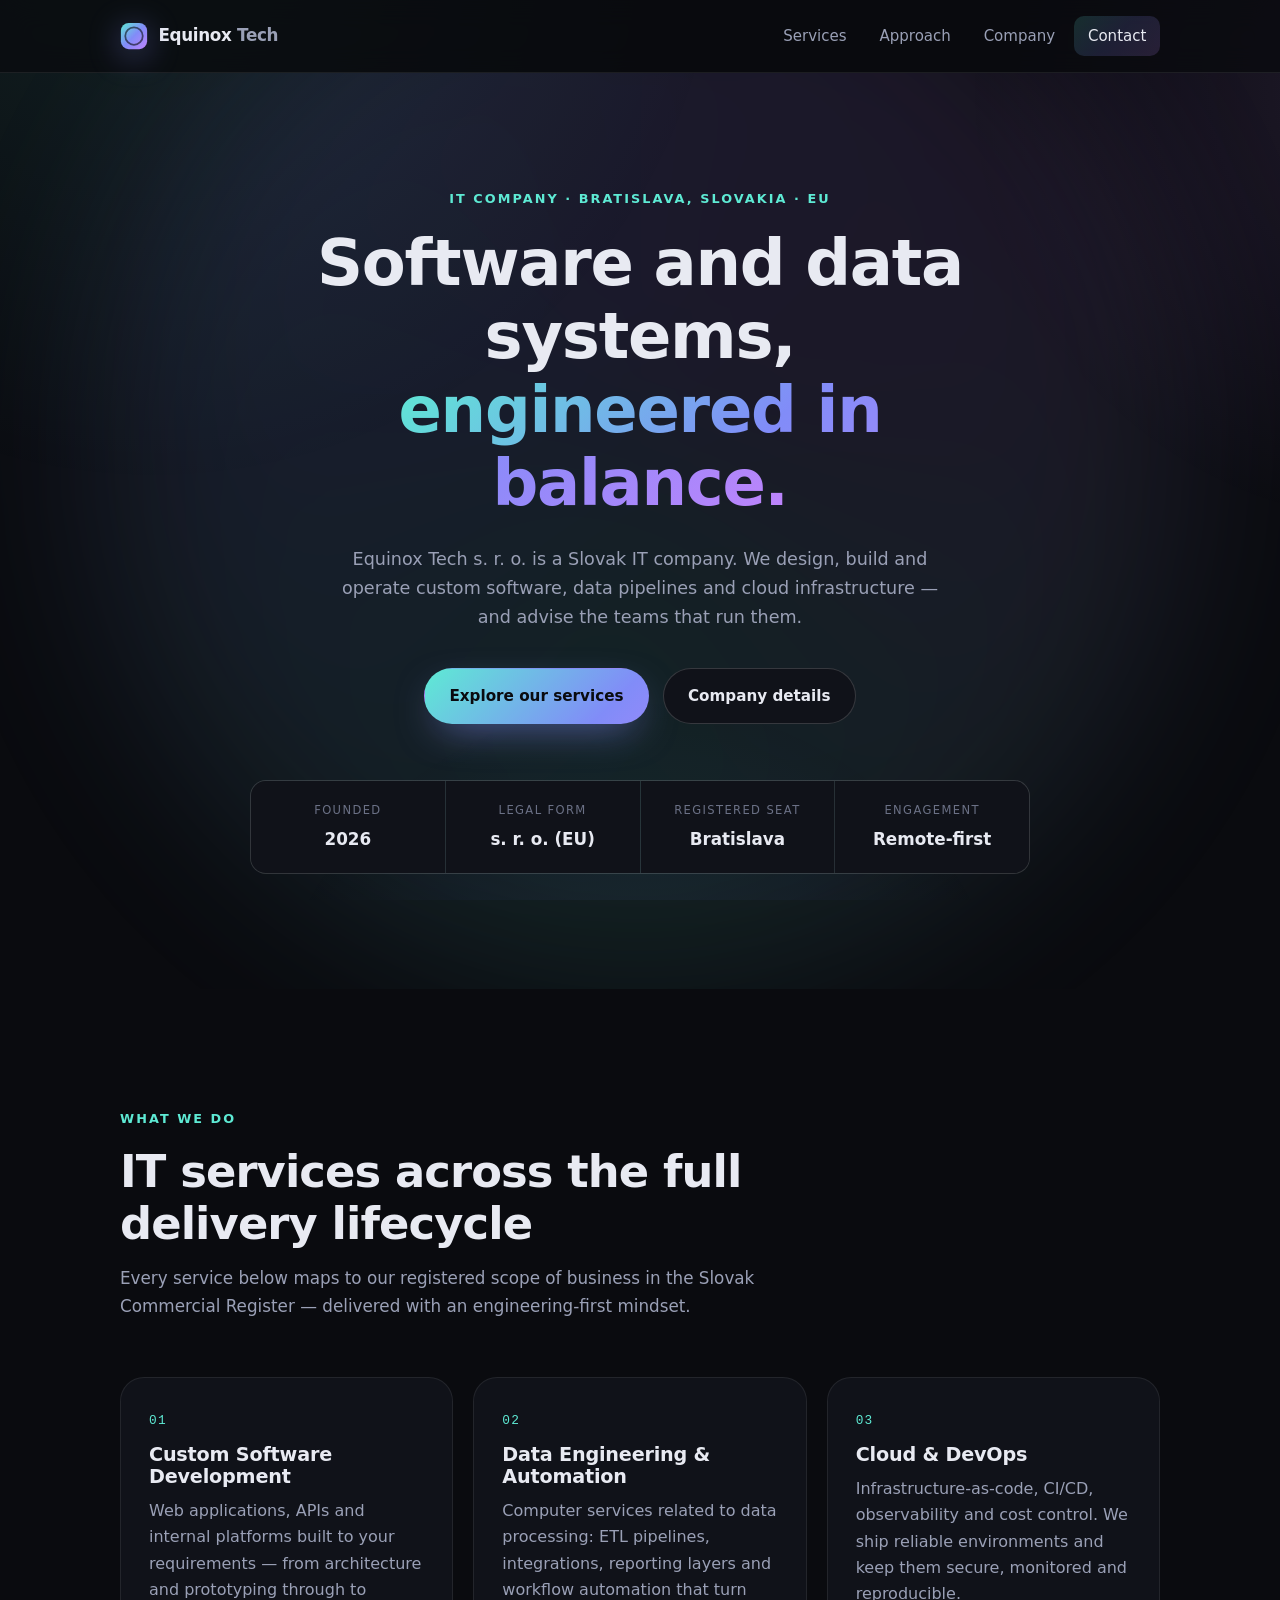
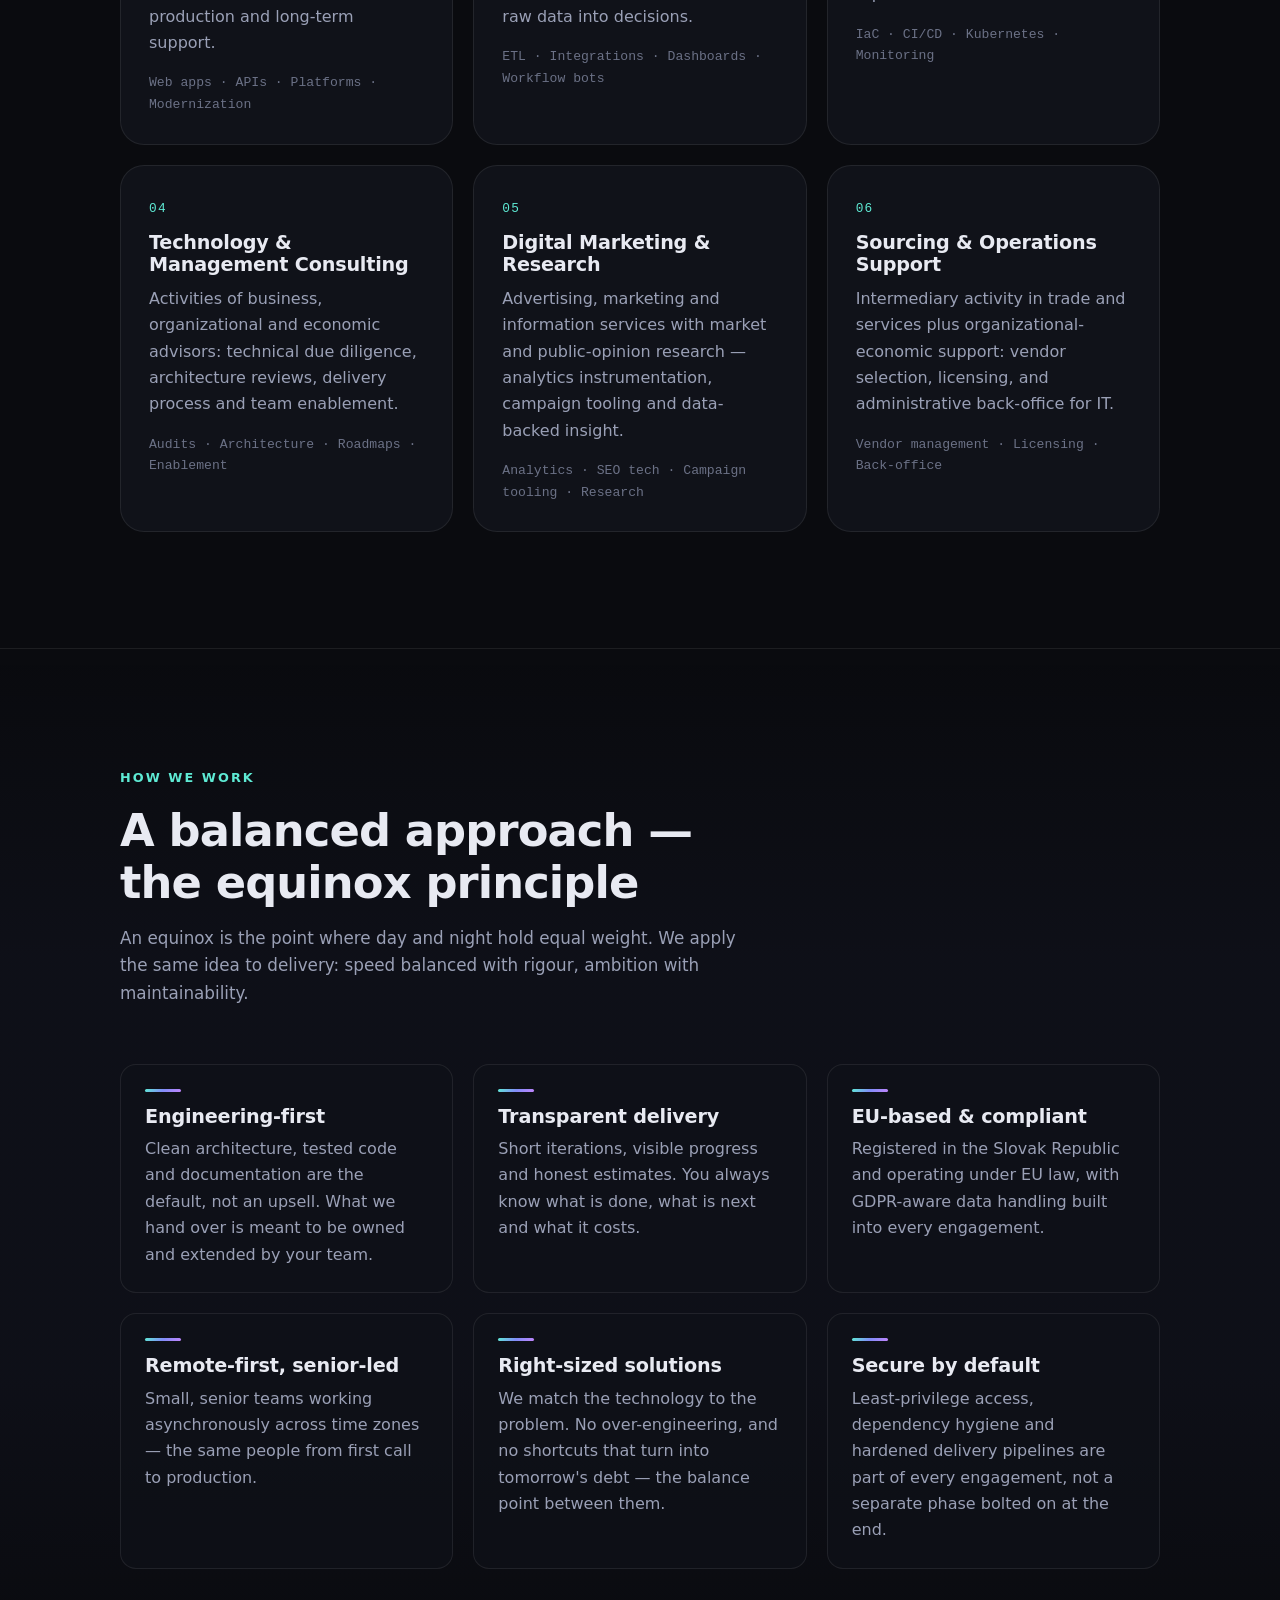
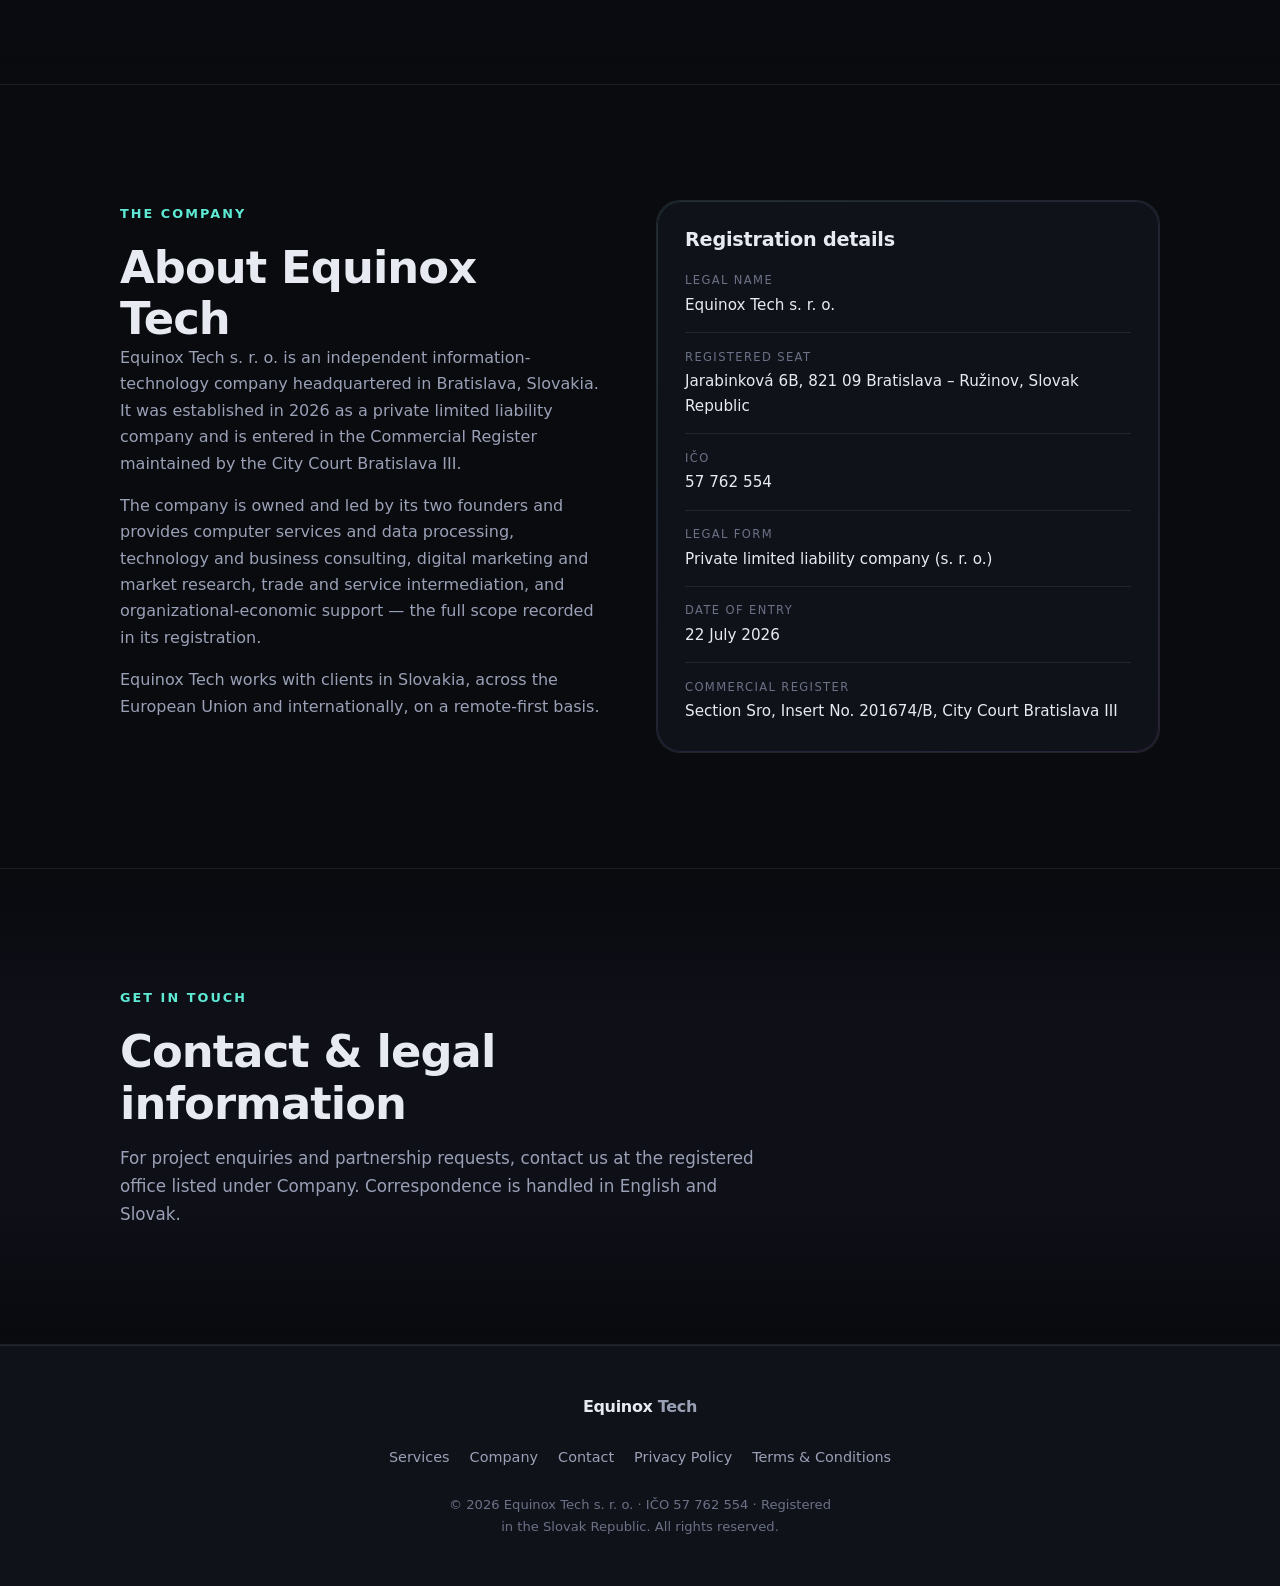
==== commit 79391d3b: "in progress;" ====
--- a/index.html
+++ b/index.html
@@ -355,30 +355,11 @@
           <p class="eyebrow">Get in touch</p>
           <h2 id="contact-title">Contact &amp; legal information</h2>
           <p class="section-sub">
-            For project enquiries and partnership requests, contact us at our registered
-            office. Correspondence is handled in English and Slovak.
+            For project enquiries and partnership requests, contact us at the registered
+            office listed under <a href="#about">Company</a>. Correspondence is handled in
+            English and Slovak.
           </p>
         </header>
-
-        <div class="contact-grid">
-          <div class="contact-card reveal">
-            <h3>Registered office</h3>
-            <address>
-              Equinox Tech s. r. o.<br />
-              Jarabinková 6B<br />
-              821 09 Bratislava – Ružinov<br />
-              Slovak Republic
-            </address>
-          </div>
-          <div class="contact-card reveal">
-            <h3>Company identifiers</h3>
-            <dl class="facts">
-              <div><dt>IČO</dt><dd>57&nbsp;762&nbsp;554</dd></div>
-              <div><dt>Register</dt><dd>Section Sro, Insert No. 201674/B</dd></div>
-              <div><dt>Registering court</dt><dd>City Court Bratislava III</dd></div>
-            </dl>
-          </div>
-        </div>
       </div>
     </section>
   </main>
--- a/assets/css/styles.css
+++ b/assets/css/styles.css
@@ -432,6 +432,10 @@
   margin-bottom: 3.5rem;
 }
 
+.section-head:last-child {
+  margin-bottom: 0;
+}
+
 .section-sub {
   margin-top: 1rem;
   font-size: 1.05rem;
@@ -597,29 +601,6 @@
 }
 
 /* ---------- Contact ---------- */
-
-.contact-grid {
-  display: grid;
-  grid-template-columns: repeat(auto-fit, minmax(280px, 1fr));
-  gap: 1.25rem;
-}
-
-.contact-card {
-  padding: 1.75rem;
-  border-radius: var(--radius-lg);
-  background: var(--bg-elev);
-  border: 1px solid var(--border);
-}
-
-.contact-card h3 {
-  margin-bottom: 1rem;
-}
-
-.contact-card address {
-  font-style: normal;
-  color: var(--text-muted);
-  line-height: 1.9;
-}
 
 /* ---------- Footer ---------- */
 
--- a/assets/css/styles.css
+++ b/assets/css/styles.css
@@ -432,6 +432,10 @@
   margin-bottom: 3.5rem;
 }
 
+.section-head:last-child {
+  margin-bottom: 0;
+}
+
 .section-sub {
   margin-top: 1rem;
   font-size: 1.05rem;
@@ -597,29 +601,6 @@
 }
 
 /* ---------- Contact ---------- */
-
-.contact-grid {
-  display: grid;
-  grid-template-columns: repeat(auto-fit, minmax(280px, 1fr));
-  gap: 1.25rem;
-}
-
-.contact-card {
-  padding: 1.75rem;
-  border-radius: var(--radius-lg);
-  background: var(--bg-elev);
-  border: 1px solid var(--border);
-}
-
-.contact-card h3 {
-  margin-bottom: 1rem;
-}
-
-.contact-card address {
-  font-style: normal;
-  color: var(--text-muted);
-  line-height: 1.9;
-}
 
 /* ---------- Footer ---------- */
 
